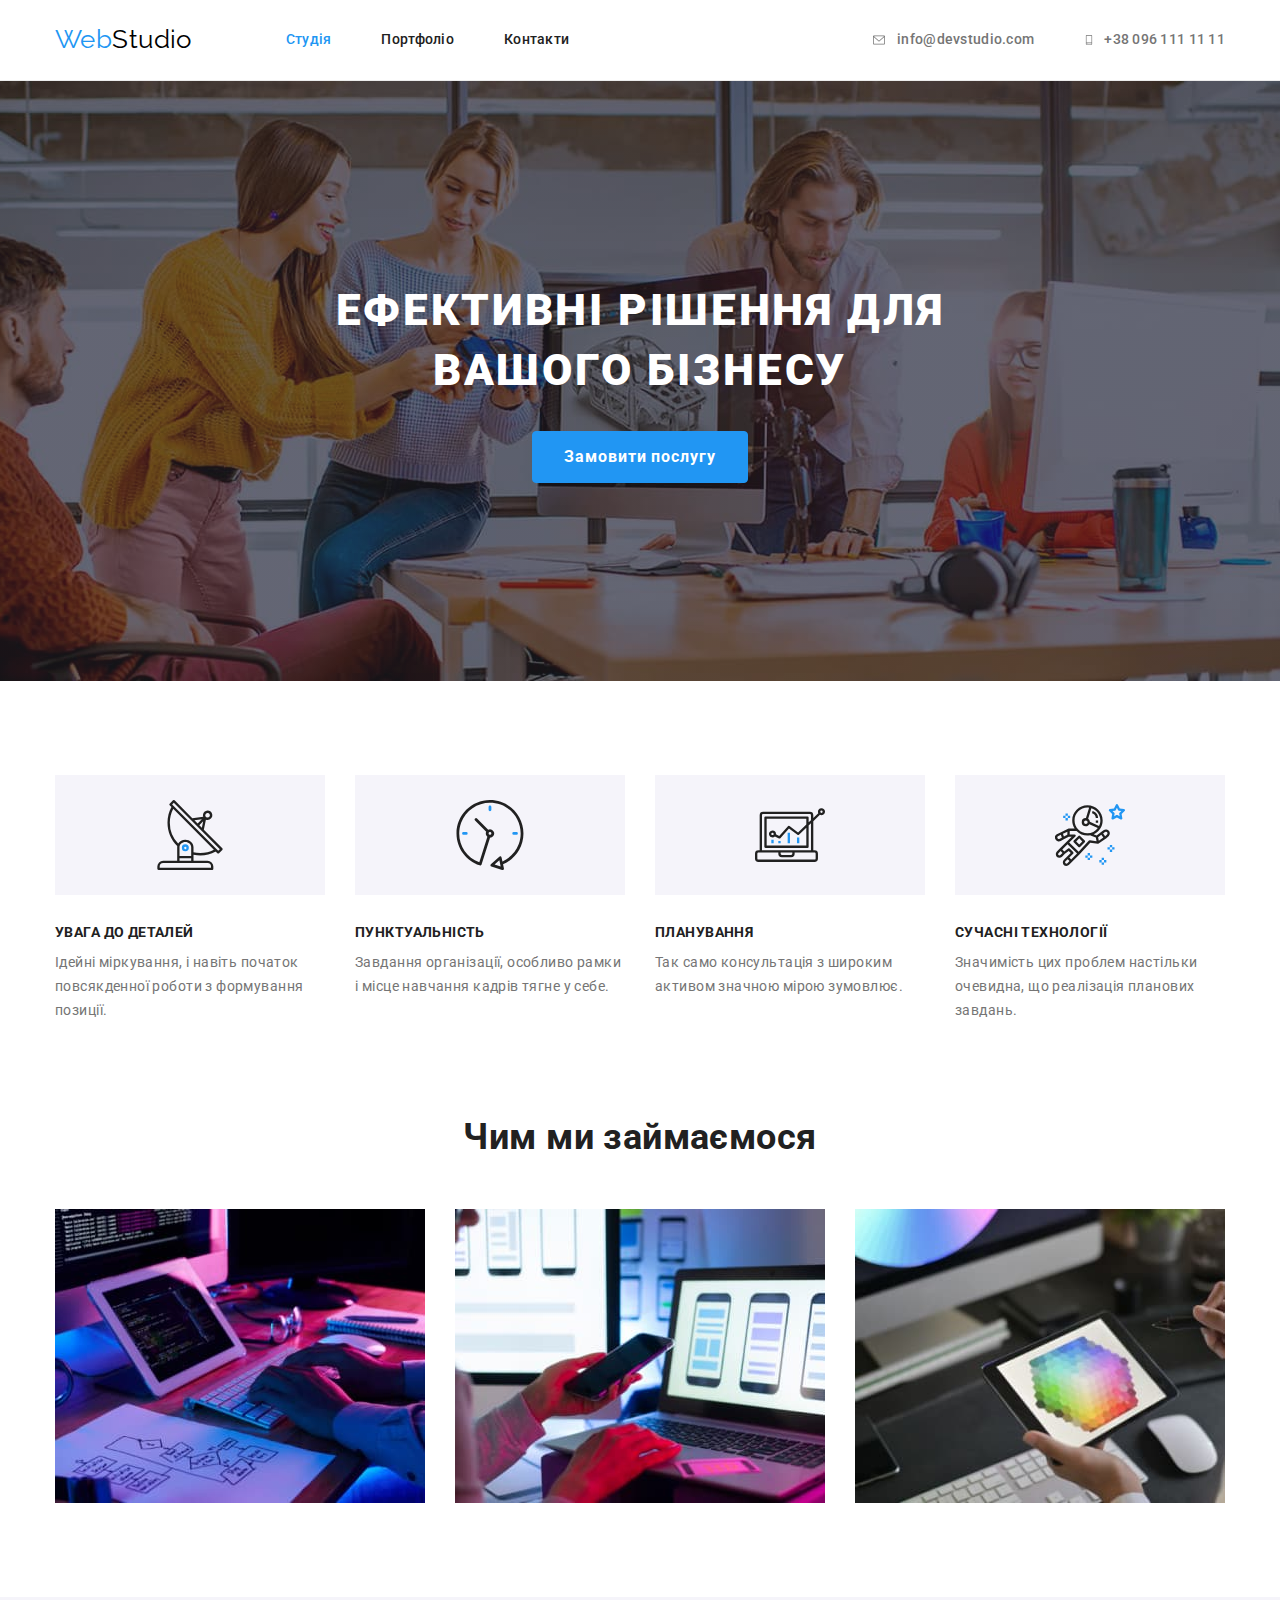
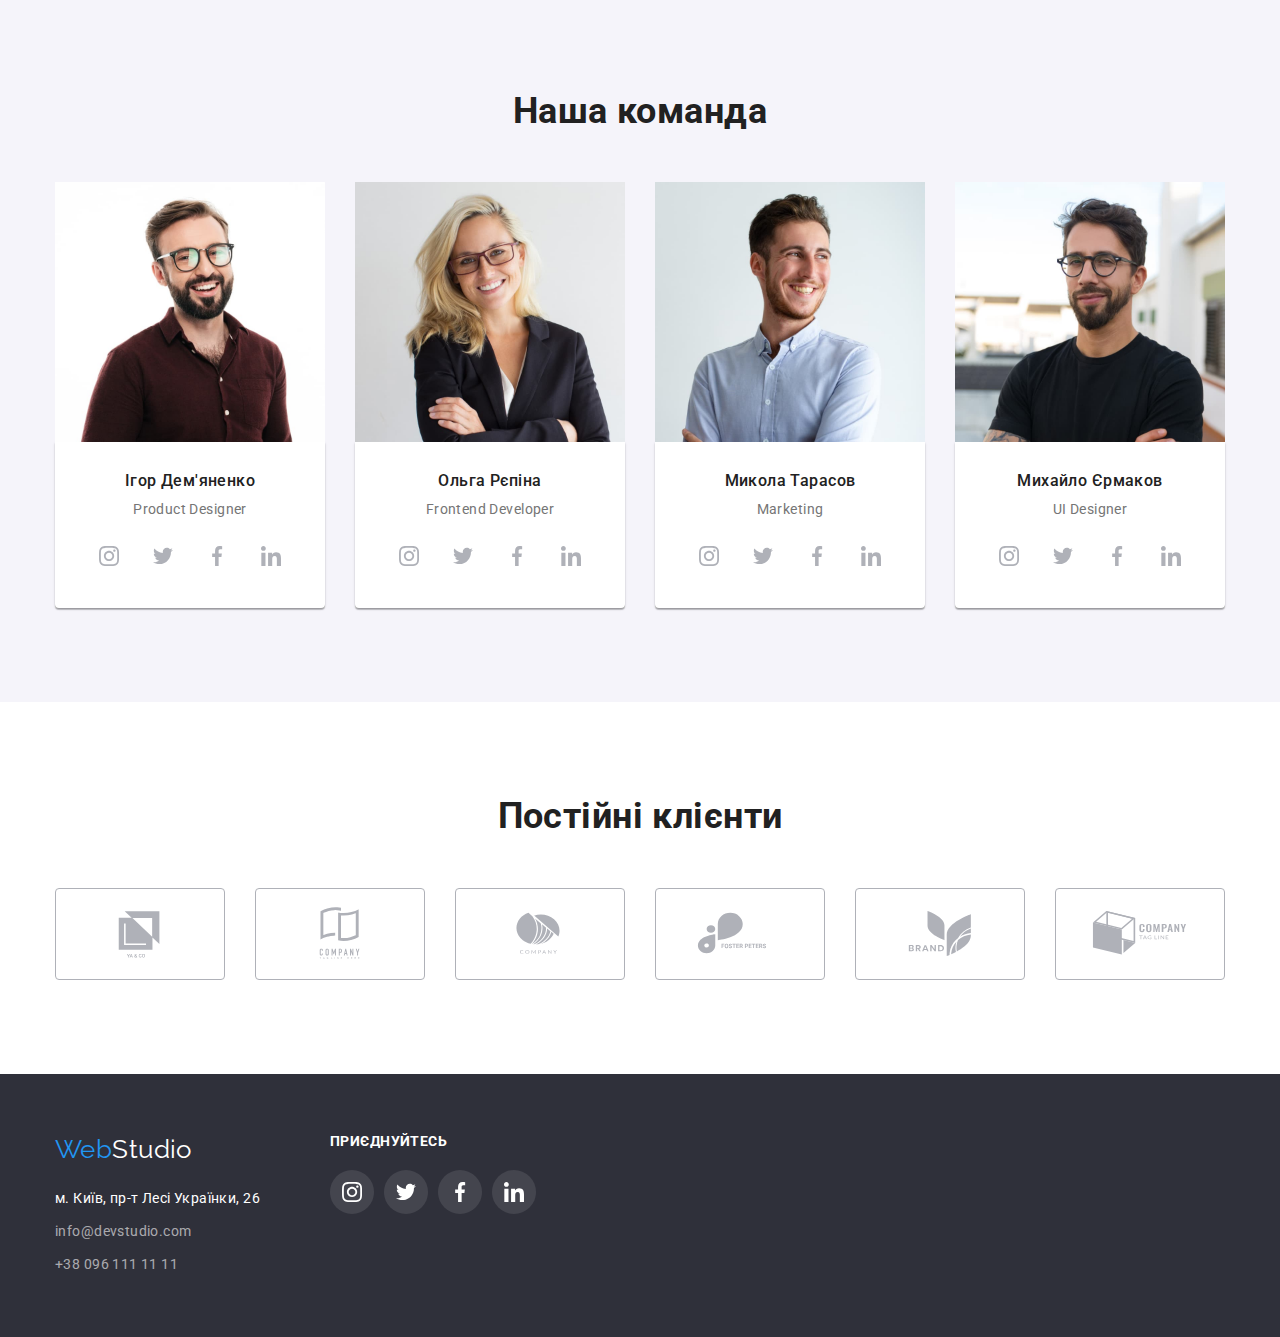
==== index.html @ 6f7589ee "Initial commit" ====
<!DOCTYPE html>
<html lang="uk">

<head>
  <meta charset="UTF-8" />
  <meta http-equiv="X-UA-Compatible" content="IE=edge" />
  <meta name="viewport" content="width=device-width, initial-scale=1.0" />
  <title>Студія</title>

  <link href="https://fonts.googleapis.com/css2?family=Raleway:wght@700&family=Roboto:wght@400;500;700;900&display=swap"
    rel="stylesheet">
  <link rel="stylesheet" href="https://cdn.jsdelivr.net/npm/modern-normalize@1.1.0/modern-normalize.min.css">

  <link rel="stylesheet" href="css/styles.css">
</head>


<body>
  <!-- header -->
  <header class="page-header">
    <div class="container main-nav">
      <nav class="navigation">
        <a href="./index.html" class="logo">Web<span class="logo-color">Studio</span></a>
        <ul class="site-nav list">
          <li class="nav-item">

            <a href="/" class="link-nav current">Студія</a>
          </li>
          <li class="nav-item">
            <a href="./portfolio.html" class="link-nav">Портфоліо</a>
          </li>
          <li class="nav-item"><a href="/" class="link-nav">Контакти</a></li>
        </ul>
      </nav>
      <ul class="auth-nav list">
        <li class="auth-item">

          <a href="mailto:mailto:info@devstudio.com" class="link-auth mail"><svg class="connection-icon" width="16"
              height="12">
              <use href="./images/sprite.svg#envelope"></use>
            </svg>info@devstudio.com</a>
        </li>
        <li class="auth-item">
          <a href="tel:+380961111111" class="link-auth phone">
            <svg class="connection-icon" width="10" height="16">
              <use href="./images/sprite.svg#smartphone"></use>
            </svg></span>+38 096 111 11 11</a>
        </li>
      </ul>
    </div>
  </header>

  <!--Hero-->

  <main>
    <section class="hero section">
      <div class="container">
        <h1 class="hero-title">Ефективні рішення для вашого бізнесу</h1>
        <div class="hero-button">
          <button type="button" class="button-primary">
            Замовити послугу
          </button>
        </div>
      </div>
    </section>
    <!--about-->
    <section class="about-us section">
      <div class="container">
        <h2 class="section-title visually-hidden">Наші переваги</h2>
        <ul class="advantage">
          <li class="indent icon-adv-details">
            <h3 class="title text">УВАГА ДО ДЕТАЛЕЙ</h3>
            <p>
              Ідейні міркування, і навіть початок повсякденної роботи з
              формування позиції.
            </p>
          </li>
          <li class="indent icon-adv-punct">
            <h3 class="title text">ПУНКТУАЛЬНІСТЬ</h3>
            <p>
              Завдання організації, особливо рамки і місце навчання кадрів
              тягне у себе.
            </p>
          </li>
          <li class="indent icon-adv-plan">
            <h3 class="title text">ПЛАНУВАННЯ</h3>
            <p>
              Так само консультація з широким активом значною мірою зумовлює.
            </p>
          </li>
          <li class="indent icon-adv-tech">
            <h3 class="title text">СУЧАСНІ ТЕХНОЛОГІЇ</h3>
            <p>
              Значимість цих проблем настільки очевидна, що реалізація
              планових завдань.
            </p>
          </li>
        </ul>
      </div>
    </section>
    <!--our work-->
    <section class="what-we-do section">
      <div class="container">
        <h2 class="section-title">Чим ми займаємося</h2>
        <ul class="picture-work">
          <li class="images-work">
            <img src="./images/box1.jpg" alt="фото1" width="370" />
          </li>
          <li class="images-work">
            <img src="./images/box2.jpg" alt="фото2" width="370" />
          </li>
          <li class="images-work">
            <img src="./images/box3.jpg" alt="фото3" width="370" />
          </li>
        </ul>
      </div>
    </section>
    <!-- our team -->
    <section class="team section">
      <div class="container">
        <h2 class="section-title">Наша команда</h2>
        <ul class="team picture">
          <li class="team-pic">
            <img src="./images/img4.jpg" alt="Ігор" width="270" />
            <div class="content-wrapper">
              <h3 class="team-title text">Ігор Дем'яненко</h3>
              <p lang="en" class="paragraph">Product Designer</p>
              <ul class="team-social-list list">
                <li class="team-social-item">
                  <a href="" class="team-social-link">
                    <svg class="team-social-icon" width="20" height="20">
                      <use href="./images/sprite.svg#instagram"></use>
                    </svg>
                  </a>
                </li>
                <li class="team-social-item">
                  <a href="" class="team-social-link">
                    <svg class="team-social-icon" width="20" height="20">
                      <use href="./images/sprite.svg#twitter"></use>
                    </svg>
                  </a>
                </li>
                <li class="team-social-item">
                  <a href="" class="team-social-link">
                    <svg class="team-social-icon" width="20" height="20">
                      <use href="./images/sprite.svg#facebook"></use>
                    </svg>
                  </a>
                </li>
                <li class="team-social-item">
                  <a href="" class="team-social-link">
                    <svg class="team-social-icon" width="20" height="20">
                      <use href="./images/sprite.svg#linkedin"></use>
                    </svg>
                  </a>
                </li>
              </ul>
            </div>
          </li>
          <li class="team-pic">
            <img src="./images/img1.jpg" alt="Ольга" width="270" />
            <div class="content-wrapper">
              <h3 class="team-title text">Ольга Рєпіна</h3>
              <p lang="en" class="paragraph">Frontend Developer</p>
              <ul class="team-social-list list">
                <li class="team-social-item">
                  <a href="" class="team-social-link">
                    <svg class="team-social-icon" width="20" height="20">
                      <use href="./images/sprite.svg#instagram"></use>
                    </svg>
                  </a>
                </li>
                <li class="team-social-item">
                  <a href="" class="team-social-link">
                    <svg class="team-social-icon" width="20" height="20">
                      <use href="./images/sprite.svg#twitter"></use>
                    </svg>
                  </a>
                </li>
                <li class="team-social-item">
                  <a href="" class="team-social-link">
                    <svg class="team-social-icon" width="20" height="20">
                      <use href="./images/sprite.svg#facebook"></use>
                    </svg>
                  </a>
                </li>
                <li class="team-social-item">
                  <a href="" class="team-social-link">
                    <svg class="team-social-icon" width="20" height="20">
                      <use href="./images/sprite.svg#linkedin"></use>
                    </svg>
                  </a>
                </li>
              </ul>
            </div>
          </li>
          <li class="team-pic">
            <img src="./images/img2.jpg" alt="Микола" width="270" />
            <div class="content-wrapper">
              <h3 class="team-title text">Микола Тарасов</h3>
              <p lang="en" class="paragraph">Marketing</p>
              <ul class="team-social-list list">
                <li class="team-social-item">
                  <a href="" class="team-social-link">
                    <svg class="team-social-icon" width="20" height="20">
                      <use href="./images/sprite.svg#instagram"></use>
                    </svg>
                  </a>
                </li>
                <li class="team-social-item">
                  <a href="" class="team-social-link">
                    <svg class="team-social-icon" width="20" height="20">
                      <use href="./images/sprite.svg#twitter"></use>
                    </svg>
                  </a>
                </li>
                <li class="team-social-item">
                  <a href="" class="team-social-link">
                    <svg class="team-social-icon" width="20" height="20">
                      <use href="./images/sprite.svg#facebook"></use>
                    </svg>
                  </a>
                </li>
                <li class="team-social-item">
                  <a href="" class="team-social-link">
                    <svg class="team-social-icon" width="20" height="20">
                      <use href="./images/sprite.svg#linkedin"></use>
                    </svg>
                  </a>
                </li>
              </ul>
            </div>
          </li>
          <li class="team-pic">
            <img src="./images/img3.jpg" alt="Михайло" width="270" />
            <div class="content-wrapper">
              <h3 class="team-title text">Михайло Єрмаков</h3>
              <p lang="en" class="paragraph">UI Designer</p>
              <ul class="team-social-list list">
                <li class="team-social-item">
                  <a href="" class="team-social-link">
                    <svg class="team-social-icon" width="20" height="20">
                      <use href="./images/sprite.svg#instagram"></use>
                    </svg>
                  </a>
                </li>
                <li class="team-social-item">
                  <a href="" class="team-social-link">
                    <svg class="team-social-icon" width="20" height="20">
                      <use href="./images/sprite.svg#twitter"></use>
                    </svg>
                  </a>
                </li>
                <li class="team-social-item">
                  <a href="" class="team-social-link">
                    <svg class="team-social-icon" width="20" height="20">
                      <use href="./images/sprite.svg#facebook"></use>
                    </svg>
                  </a>
                </li>
                <li class="team-social-item">
                  <a href="" class="team-social-link">
                    <svg class="team-social-icon" width="20" height="20">
                      <use href="./images/sprite.svg#linkedin"></use>
                    </svg>
                  </a>
                </li>
              </ul>
            </div>
          </li>
        </ul>
      </div>
    </section>

    <section class="clients section">
      <div class="container">
        <h2 class="section-title">Постійні клієнти</h2>
        <ul class="clients-social-list list">
          <li class="clients-social-item">
            <a href="#" class="clients-social-link">
              <svg class="clients-social-icon" width="106" height="60">
                <use href="./images/sprite.svg#client1"></use>
              </svg>
            </a>
          </li>
          <li class="clients-social-item">
            <a href="#" class="clients-social-link">
              <svg class="clients-social-icon" width="106" height="60">
                <use href="./images/sprite.svg#client2"></use>
              </svg>
            </a>
          </li>
          <li class="clients-social-item">
            <a href="#" class="clients-social-link">
              <svg class="clients-social-icon" width="106" height="60">
                <use href="./images/sprite.svg#client3"></use>
              </svg>
            </a>
          </li>
          <li class="clients-social-item">
            <a href="#" class="clients-social-link">
              <svg class="clients-social-icon" width="106" height="60">
                <use href="./images/sprite.svg#client4"></use>
              </svg>
            </a>
          </li>
          <li class="clients-social-item">
            <a href="#" class="clients-social-link">
              <svg class="clients-social-icon" width="106" height="60">
                <use href="./images/sprite.svg#client5"></use>
              </svg>
            </a>
          </li>
          <li class="clients-social-item">
            <a href="#" class="clients-social-link">
              <svg class="clients-social-icon" width="106" height="60">
                <use href="./images/sprite.svg#client6"></use>
              </svg>
            </a>
          </li>
        </ul>

      </div>
    </section>

  </main>
  <!-- footer -->
  <footer class="footer">
    <div class="container footer-container">
      <div class="footer-first">
        <a href="./index.html" class="logo-footer">Web<span class="logo-color-footer">Studio</span></a>
        <address class="footer-adress">
          <p class="footer-auth map">м. Київ, пр-т Лесі Українки, 26</p>
          <ul>
            <li class="footer-item">
              <a href="mailto:mailto:info@devstudio.com" class="footer-auth">info@devstudio.com</a>
            </li>
            <li class="footer-item">
              <a href="tel:+380961111111" class="footer-auth">+38 096 111 11 11</a>
            </li>
          </ul>
        </address>
      </div>

      <div class="footer-second">
        <h2 class="footer-title">ПРИЄДНУЙТЕСЬ</h2>
        <ul class="footer-social-list list">
          <li class="footer-social-item">
            <a href="" class="footer-social-link">
              <svg class="footer-social-icon" width="20" height="20">
                <use href="./images/sprite.svg#instagram"></use>
              </svg>
            </a>
          </li>
          <li class="footer-social-item">
            <a href="" class="footer-social-link">
              <svg class="footer-social-icon" width="20" height="20">
                <use href="./images/sprite.svg#twitter"></use>
              </svg>
            </a>
          </li>
          <li class="footer-social-item">
            <a href="" class="footer-social-link">
              <svg class="footer-social-icon" width="20" height="20">
                <use href="./images/sprite.svg#facebook"></use>
              </svg>
            </a>
          </li>
          <li class="footer-social-item">
            <a href="" class="footer-social-link">
              <svg class="footer-social-icon" width="20" height="20">
                <use href="./images/sprite.svg#linkedin"></use>
              </svg>
            </a>
          </li>
        </ul>
      </div>
    </div>
    </div>
  </footer>
</body>

</html>
---- css/styles.css ----
:root {
  --text-color: #757575;
  --brand-color: #2196f3;
  --white-color: #ffffff;
  --main-color: #212121;
  --background-second-color: #f5f4fa;
  --header-footer-color: #2f303a;
  --logo-black: #000000;
  --header-line: #ececec;
  --min-gap: 30px;
  --main-gap: 94px;
  --middle-gap: 50px;
}

body {
  background-color: var(--background-color);
  color: var(--text-color);
  font-family: Roboto, sans-serif;
  letter-spacing: 0.03em;
  font-size: 14px;
  line-height: 1.71;
}

h1,
h2,
h3,
p {
  margin-top: 0;
  margin-bottom: 0;
}

ul {
  margin-top: 0;
  margin-bottom: 0;
  padding-left: 0;
  list-style: none;
}

img {
  display: block;
  max-width: 100%;
  height: auto;
}

address {
  font-style: normal;
}

.visually-hidden {
  position: absolute;
  width: 1px;
  height: 1px;
  margin: -1px;
  border: 0;
  padding: 0;
  white-space: nowrap;
  clip-path: inset(100%);
  clip: rect(0 0 0 0);
  overflow: hidden;
}

/* =======основна сторінка======== */
/* logo */

.logo:hover,
.logo:focus {
  color: var(--brand-color);
}

.logo {
  font-family: Raleway, sans-serif;
  text-decoration: none;
  font-size: 26px;
  line-height: 1.2;
  color: var(--brand-color);
  cursor: pointer;
  margin-right: var(--main-gap);
}

.logo-color-footer {
  color: var(--white-color);
}

.logo-color {
  color: var(--logo-black);
}

/* page header */

.page-header {
  padding-top: 24px;
  padding-bottom: 25px;
  border-bottom: 1px solid var(--header-line);
}

.main-nav {
  display: flex;
  align-items: center;
}

.container {
  width: 1200px;
  padding-left: 15px;
  padding-right: 15px;
  margin-left: auto;
  margin-right: auto;
}

.section {
  padding-top: var(--main-gap);
  padding-bottom: var(--main-gap);
}

/* site nav */

.site-nav .link-nav {
  color: var(--main-color);
  font-weight: 500;
  line-height: 1.14;
  letter-spacing: 0.02em;
  text-decoration: none;
}

.site-nav .link-nav:hover,
.site-nav .link-nav:focus {
  color: var(--brand-color);
}

.site-nav .link-nav.current {
  color: var(--brand-color);
}

.auth-nav .link-auth {
  color: var(--text-color);
  font-weight: 500;
  line-height: 1.14;
  letter-spacing: 0.02em;
  text-decoration: none;
}

.auth-nav .link-auth:hover,
.auth-nav .link-auth:focus {
  color: var(--brand-color);
}

.navigation {
  display: flex;
  align-items: center;
}

.site-nav {
  display: flex;
  align-items: center;
}

.auth-nav {
  display: flex;
  align-items: center;
  margin-left: auto;
}

.auth-item:not(:last-child) {
  margin-right: var(--middle-gap);
}

.nav-item:not(:last-child) {
  margin-right: var(--middle-gap);
}

.link-auth {
  display: flex;
  align-items: center;
  gap: 10px;
}

.link-auth:hover .connection-icon,
.link-auth:focus .connection-icon {
  fill: var(--brand-color);
}

.connection-icon {
  fill: var(--text-color);
}

/* hero */

.hero {
  text-align: center;
  padding-top: 200px;
  padding-bottom: 200px;

  background-color: #c4c4c4;
  background-image: linear-gradient(rgba(47, 48, 58, 0.4),
      rgba(47, 48, 58, 0.4)),
    url("../images/header.jpg");

  background-repeat: no-repeat;
  background-position: center;
  background-size: cover;
  max-width: 100%;
  height: 600px;
  left: 0px;
  top: 80px;
}

.hero-title {
  color: var(--white-color);
  font-weight: 900;
  width: 696px;
  font-size: 44px;
  line-height: 1.36;
  letter-spacing: 0.06em;
  text-transform: uppercase;
  margin-bottom: var(--min-gap);
  margin-left: auto;
  margin-right: auto;
}

.button-primary {
  padding: 10px 20px;
  min-width: 216px;
  background-color: var(--brand-color);
  color: var(--white-color);
  font-family: inherit;
  font-weight: 700;
  font-size: 16px;
  line-height: 1.87;
  letter-spacing: 0.06em;
  cursor: pointer;
  border-radius: 4px;
  border: 1px solid var(--brand-color);
}

.button-primary:hover,
.button-primary:focus {
  color: var(--brand-color);
}

/* about */

.about-us {
  padding-bottom: 0;
}

.section-title {
  color: var(--main-color);
  font-weight: 700;
  font-size: 36px;
  line-height: 1.16;
  margin-bottom: var(--middle-gap);
  text-align: center;
}

.title {
  font-weight: 700;
  font-size: 14px;
  line-height: 1.14;
}

.team {
  background-color: var(--background-second-color);
}

.advantage .title {
  color: var(--main-color);
}

.advantage {
  display: flex;
  flex-wrap: wrap;
  margin-top: calc(-1 * var(--min-gap));
  margin-left: calc(-1 * var(--min-gap));
}

.indent {
  flex-wrap: wrap;
  width: calc(100% / 4 - 30px);
  margin-top: var(--min-gap);
  margin-left: var(--min-gap);
}

.indent::before {
  display: block;
  content: "";
  height: 120px;
  background-size: contain;
  background-repeat: no-repeat;
  background-position: center;
  background-color: #f5f4fa;

  margin-bottom: 30px;
}

.icon-adv-details::before {
  background-image: url(../images/advantage1.svg);
  background-size: 70px;
}

.icon-adv-punct::before {
  background-image: url(../images/advantage2.svg);
  background-size: 70px;
}

.icon-adv-plan::before {
  background-image: url(../images/advantage3.svg);
  background-size: 70px;
}

.icon-adv-tech::before {
  background-image: url(../images/advantage4.svg);
  background-size: 70px;
}

.images-work {
  width: calc((100% - 3 * var(--min-gap)) / 3);
  margin-top: var(--min-gap);
  margin-left: var(--min-gap);
}

.picture-work {
  display: flex;
  flex-wrap: wrap;
  margin-top: calc(-1 * var(--min-gap));
  margin-left: calc(-1 * var(--min-gap));
}

/* team */
.team-title {
  color: var(--main-color);
  font-weight: 500;
  font-size: 16px;
  line-height: 1.18;
  text-align: center;
}

.picture {
  display: flex;
  flex-wrap: wrap;
}

.content-wrapper {
  padding: var(--min-gap);
  box-shadow: 0px 1px 3px rgba(0, 0, 0, 0.12), 0px 1px 1px rgba(0, 0, 0, 0.14), 0px 2px 1px rgba(0, 0, 0, 0.2);
  border-radius: 0px 0px 4px 4px;
}

.team-pic {
  width: calc((100% - 90px) / 4);
}

.team-pic:not(:nth-child(4n)) {
  margin-right: var(--min-gap);
}

.team-pic:not(:nth-last-child(-n + 4)) {
  margin-bottom: var(--min-gap);
}

.text {
  margin-bottom: 10px;
}

.team-pic {
  background-color: var(--white-color);
}

.paragraph {
  line-height: 1.18;
  text-align: center;
  margin-bottom: 16px;
}

.team-social-list {
  display: flex;
  justify-content: center;
}

.team-social-item+.team-social-item {
  margin-left: 10px;
}

.team-social-link {
  width: 44px;
  height: 44px;
  background-color: #fff;
  display: flex;
  justify-content: center;
  align-items: center;
  border-radius: 50%;
  color: #afb1b8;
}

.team-social-icon {
  fill: currentColor;
}

.team-social-link:hover,
.team-social-link:focus {
  background-color: var(--brand-color);
  color: #fff;
}

.clients-social-list {
  display: flex;
  justify-content: center;
  margin-left: -30px;
}

.clients-social-item {
  width: calc(100% / 6 - 30px);
  margin-left: 30px;
}

.clients-social-item+.clients-social-item {
  margin-left: 30px;
}

.clients-social-link {
  width: 170px;
  height: 92px;
  display: flex;
  justify-content: center;
  align-items: center;
  color: #afb1b8;
  border: 1px solid #afb1b8;
  border-radius: 4px;
}

.clients-social-icon {
  fill: currentColor;
}

.clients-social-icon:hover,
.clients-social-icon:focus {
  fill: var(--brand-color);
}

.clients-social-link:hover,
.clients-social-link:focus {
  background-color: #ffffff;
  color: var(--brand-color);
  border: 1px solid #2196f3;
  border-radius: 4px;
}

/* footer */
.footer {
  background-color: var(--header-footer-color);
}

.logo-footer {
  font-family: Raleway, sans-serif;
  text-decoration: none;
  font-size: 26px;
  line-height: 1.2;
  color: var(--brand-color);
  cursor: pointer;
  margin-right: 0;
}

.logo-color.footer {
  margin-right: 0;
}

.footer {
  background-color: var(--header-footer-color);
  padding: 60px 0;
}

.footer-container {
  display: flex;
}

.footer-first {
  margin-right: 70px;
}

.footer-adress {
  margin-top: 20px;
}

.footer-auth {
  margin-bottom: 9px;
}

.footer-item:not(:last-child) {
  margin-bottom: 9px;
}

.footer-second {
  vertical-align: baseline;
}

.footer-title {
  font-weight: bold;
  font-size: 14px;
  line-height: 1.14;
  letter-spacing: 0.03em;
  text-transform: uppercase;

  color: #fff;


  margin-bottom: 20px;
}

.footer-social-list {
  display: flex;
  justify-content: center;
  padding-bottom: 30px;
}

.footer-social-item+.footer-social-item {
  margin-left: 10px;
}

.footer-social-link {
  width: 44px;
  height: 44px;
  background-color: rgba(255, 255, 255, 0.1);
  display: flex;
  justify-content: center;
  align-items: center;
  border-radius: 50%;
  color: #fff;
}

.footer-social-icon {
  fill: currentColor;
}

.footer-social-link:hover,
.footer-social-link:focus {
  background-color: var(--brand-color);
  fill: #fff;
}

/* ==========сторінка портфоліо============= */

/* button */
.button button {
  font-family: inherit;
  font-weight: 500;
  font-size: 16px;
  line-height: 1.62;
  cursor: pointer;
  border-radius: 4px;
  border: 1px solid var(--background-second-color);
  background-color: var(--background-second-color);
  border: none;
}

.button-secondary {
  background-color: var(--white-color);
  color: var(--main-color);
  padding: 6px 22px;
}

.first {
  padding: 6px 25px;
}

.button-secondary:hover,
.button-secondary:focus {
  color: var(--white-color);
  background-color: var(--brand-color);
  box-shadow: 0px 3px 1px rgba(0, 0, 0, 0.1), 0px 1px 2px rgba(0, 0, 0, 0.08), 0px 2px 2px rgba(0, 0, 0, 0.12);
}

.button {
  display: flex;
  align-items: center;
  justify-content: center;
  margin-bottom: var(--middle-gap);
}

.button-position:not(:last-child) {
  margin-right: 8px;
}

/* portfolio */

.portfolio-title {
  color: var(--main-color);
  font-weight: 700;
  font-size: 18px;
  line-height: 2;
  text-decoration: none;
  margin-bottom: 4px;
}

.paragraph-portfolio {
  font-size: 16px;
  line-height: 1.87;
}

.portfolio {
  display: flex;
  flex-wrap: wrap;
  margin-left: calc(-1 * var(--min-gap));
  margin-top: calc(-1 * var(--min-gap));
  background-color: var(--white-color);
}

.portfolio-pic {
  margin-left: var(--min-gap);
  margin-top: var(--min-gap);
  width: calc((100 - 90) / 3);
}

.link-pic {
  text-decoration: none;
  color: var(--text-color);
}

.portfolio-wrapper {
  padding: 20px 24px;
  border: 1px solid #eeeeee;
  border-top: none;
}

.portfolio-shadow:hover,
.portfolio-shadow:focus {
  box-shadow: 0px 1px 1px rgba(0, 0, 0, 0.12), 0px 4px 4px rgba(0, 0, 0, 0.06), 1px 4px 6px rgba(0, 0, 0, 0.16);
}

/* footer */

.footer-auth {
  color: var(--white-color);
  line-height: 24px;
  text-decoration: none;
  color: rgba(255, 255, 255, 0.6);
}

.footer-auth.map {
  line-height: 24px;
  color: var(--white-color);
}
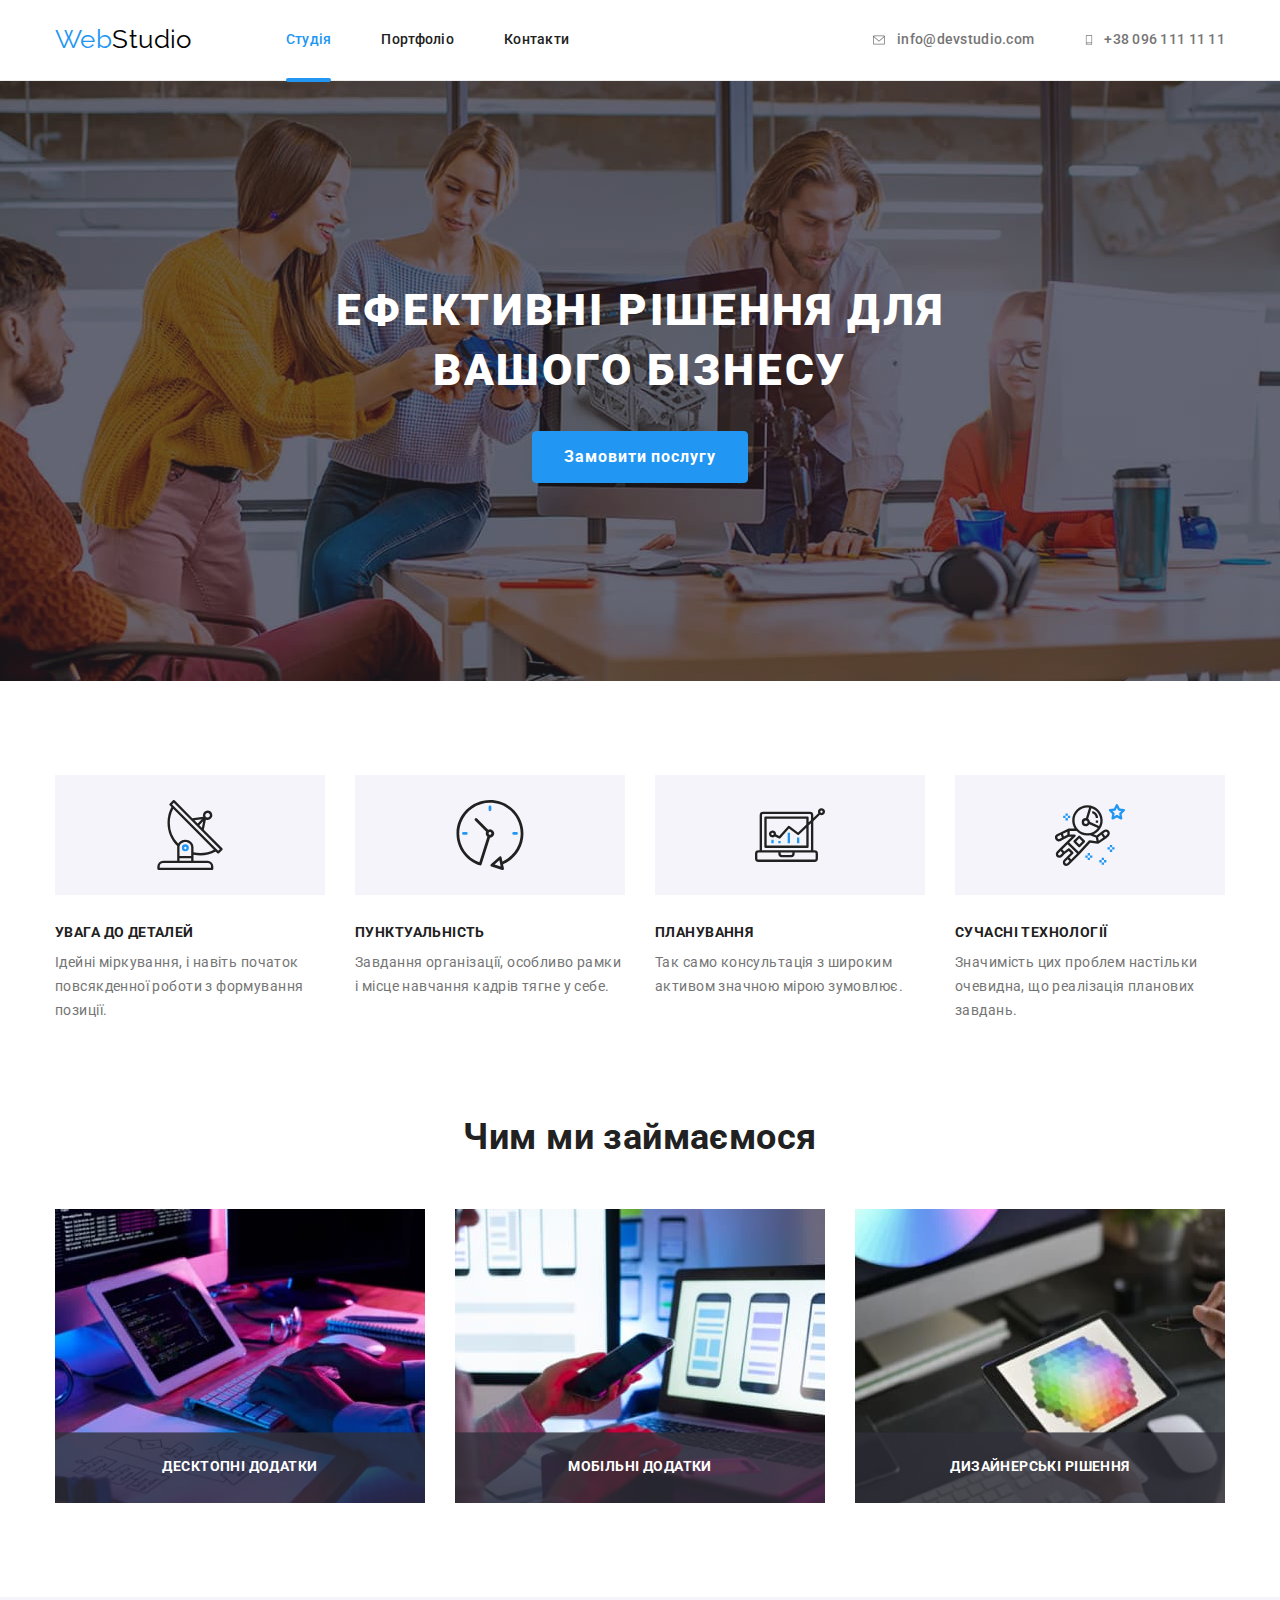
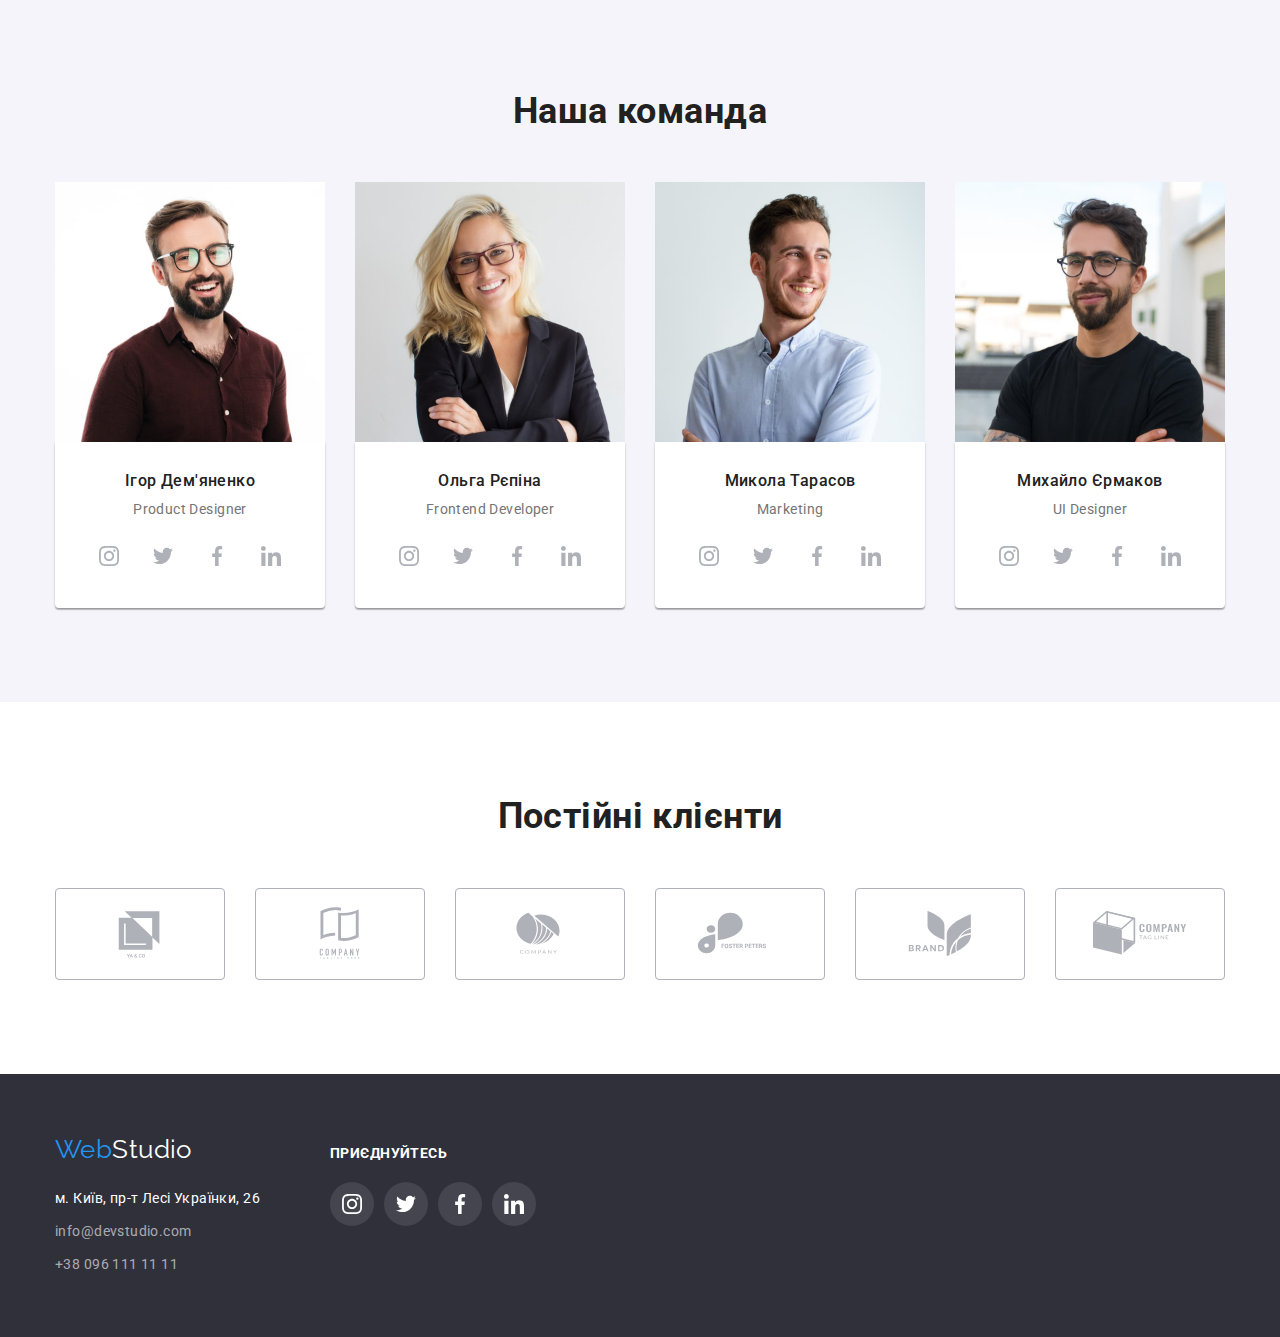
==== commit cd6a9393: "hw 5" ====
--- a/index.html
+++ b/index.html
@@ -57,7 +57,7 @@
       <div class="container">
         <h1 class="hero-title">Ефективні рішення для вашого бізнесу</h1>
         <div class="hero-button">
-          <button type="button" class="button-primary">
+          <button type="button" class="button-primary" data-modal-open>
             Замовити послугу
           </button>
         </div>
@@ -103,14 +103,28 @@
       <div class="container">
         <h2 class="section-title">Чим ми займаємося</h2>
         <ul class="picture-work">
+
           <li class="images-work">
-            <img src="./images/box1.jpg" alt="фото1" width="370" />
+            <div class="thumb-works">
+              <img src="./images/box1.jpg" alt="фото1" width="370" />
+              <p class="images-text">Десктопні додатки</p>
+            </div>
+
+
           </li>
           <li class="images-work">
-            <img src="./images/box2.jpg" alt="фото2" width="370" />
+            <div class="thumb-works">
+              <img src="./images/box2.jpg" alt="фото2" width="370" />
+              <p class="images-text">Мобільні додатки</p>
+            </div>
+
+
           </li>
           <li class="images-work">
-            <img src="./images/box3.jpg" alt="фото3" width="370" />
+            <div class="thumb-works">
+              <img src="./images/box3.jpg" alt="фото3" width="370" />
+              <p class="images-text">Дизайнерські рішення</p>
+            </div>
           </li>
         </ul>
       </div>
@@ -378,6 +392,20 @@
     </div>
     </div>
   </footer>
+
+  <div class="backdrop is-hidden" data-modal>
+    <div class="modal">
+      <button data-modal-close class="close">
+        <svg>
+          <use href="./images/sprite.svg#close">
+          </use>
+        </svg>
+      </button>
+    </div>
+  </div>
+
+  <script src="./js/modal.js"></script>
 </body>
+</body>
 
 </html>--- a/css/styles.css
+++ b/css/styles.css
@@ -119,11 +119,14 @@
   line-height: 1.14;
   letter-spacing: 0.02em;
   text-decoration: none;
+
+  transition: color 250ms cubic-bezier(0.4, 0, 0.2, 1);
 }
 
 .site-nav .link-nav:hover,
 .site-nav .link-nav:focus {
   color: var(--brand-color);
+
 }
 
 .site-nav .link-nav.current {
@@ -136,11 +139,43 @@
   line-height: 1.14;
   letter-spacing: 0.02em;
   text-decoration: none;
+
+  transition: color 250ms cubic-bezier(0.4, 0, 0.2, 1);
 }
 
 .auth-nav .link-auth:hover,
 .auth-nav .link-auth:focus {
   color: var(--brand-color);
+
+}
+
+.link-nav {
+  position: relative;
+}
+
+.link-nav::after {
+  content: "";
+  position: absolute;
+
+  display: block;
+  margin-top: 26px;
+
+  border-radius: 2px;
+
+  width: 100%;
+  height: 4px;
+  background-color: var(--brand-color);
+  opacity: 0;
+
+  transition: opacity 250ms cubic-bezier(0.4, 0, 0.2, 1);
+}
+
+.link-nav:hover::after {
+  opacity: 1;
+}
+
+.link-nav.current::after {
+  opacity: 1;
 }
 
 .navigation {
@@ -167,19 +202,23 @@
   margin-right: var(--middle-gap);
 }
 
+
 .link-auth {
   display: flex;
   align-items: center;
   gap: 10px;
+
 }
 
 .link-auth:hover .connection-icon,
 .link-auth:focus .connection-icon {
   fill: var(--brand-color);
+
 }
 
 .connection-icon {
   fill: var(--text-color);
+  transition: 250ms cubic-bezier(0.4, 0, 0.2, 1);
 }
 
 /* hero */
@@ -197,7 +236,8 @@
   background-repeat: no-repeat;
   background-position: center;
   background-size: cover;
-  max-width: 100%;
+  max-width: 1600px;
+  margin: 0 auto;
   height: 600px;
   left: 0px;
   top: 80px;
@@ -229,11 +269,13 @@
   cursor: pointer;
   border-radius: 4px;
   border: 1px solid var(--brand-color);
+
+  transition: background-color 250ms cubic-bezier(0.4, 0, 0.2, 1);
 }
 
 .button-primary:hover,
 .button-primary:focus {
-  color: var(--brand-color);
+  background-color: var(--brand-color);
 }
 
 /* about */
@@ -317,6 +359,32 @@
   margin-left: var(--min-gap);
 }
 
+.thumb-works {
+  position: relative;
+  overflow: hidden;
+}
+
+
+.images-text {
+  position: absolute;
+  width: 100%;
+  height: 100%;
+  top: 0;
+  left: 0;
+  transform: translateY(76%);
+  font-style: normal;
+  font-weight: 700;
+  font-size: 14px;
+  line-height: 1.14;
+  text-align: center;
+  letter-spacing: 0.03em;
+  text-transform: uppercase;
+  padding-top: 27px;
+  color: #fff;
+  background: rgba(47, 48, 58, 0.8);
+
+}
+
 .picture-work {
   display: flex;
   flex-wrap: wrap;
@@ -388,10 +456,14 @@
   align-items: center;
   border-radius: 50%;
   color: #afb1b8;
+
+  transition: 250ms cubic-bezier(0.4, 0, 0.2, 1);
 }
 
 .team-social-icon {
   fill: currentColor;
+
+  transition: background-color 250ms cubic-bezier(0.4, 0, 0.2, 1), color 250ms cubic-bezier(0.4, 0, 0.2, 1);
 }
 
 .team-social-link:hover,
@@ -407,7 +479,6 @@
 }
 
 .clients-social-item {
-  width: calc(100% / 6 - 30px);
   margin-left: 30px;
 }
 
@@ -424,15 +495,8 @@
   color: #afb1b8;
   border: 1px solid #afb1b8;
   border-radius: 4px;
-}
-
-.clients-social-icon {
-  fill: currentColor;
-}
-
-.clients-social-icon:hover,
-.clients-social-icon:focus {
-  fill: var(--brand-color);
+
+  transition: background-color 250ms cubic-bezier(0.4, 0, 0.2, 1), color 250ms cubic-bezier(0.4, 0, 0.2, 1), border 250ms cubic-bezier(0.4, 0, 0.2, 1);
 }
 
 .clients-social-link:hover,
@@ -440,7 +504,16 @@
   background-color: #ffffff;
   color: var(--brand-color);
   border: 1px solid #2196f3;
-  border-radius: 4px;
+}
+
+.clients-social-icon {
+  fill: currentColor;
+  transition: fill 250ms cubic-bezier(0.4, 0, 0.2, 1);
+}
+
+.clients-social-icon:hover,
+.clients-social-icon:focus {
+  fill: var(--brand-color);
 }
 
 /* footer */
@@ -469,6 +542,7 @@
 
 .footer-container {
   display: flex;
+  align-items: baseline;
 }
 
 .footer-first {
@@ -507,7 +581,6 @@
 .footer-social-list {
   display: flex;
   justify-content: center;
-  padding-bottom: 30px;
 }
 
 .footer-social-item+.footer-social-item {
@@ -523,10 +596,8 @@
   align-items: center;
   border-radius: 50%;
   color: #fff;
-}
-
-.footer-social-icon {
-  fill: currentColor;
+
+  transition: background-color 250ms cubic-bezier(0.4, 0, 0.2, 1), fill 250ms cubic-bezier(0.4, 0, 0.2, 1);
 }
 
 .footer-social-link:hover,
@@ -534,6 +605,11 @@
   background-color: var(--brand-color);
   fill: #fff;
 }
+
+.footer-social-icon {
+  fill: currentColor;
+}
+
 
 /* ==========сторінка портфоліо============= */
 
@@ -550,14 +626,16 @@
   border: none;
 }
 
+.first {
+  padding: 6px 25px;
+}
+
 .button-secondary {
   background-color: var(--white-color);
   color: var(--main-color);
   padding: 6px 22px;
-}
-
-.first {
-  padding: 6px 25px;
+
+  transition: color 250ms cubic-bezier(0.4, 0, 0.2, 1), background-color 250ms cubic-bezier(0.4, 0, 0.2, 1), box-shadow 250ms cubic-bezier(0.4, 0, 0.2, 1);
 }
 
 .button-secondary:hover,
@@ -606,6 +684,15 @@
   margin-left: var(--min-gap);
   margin-top: var(--min-gap);
   width: calc((100 - 90) / 3);
+
+  overflow: hidden;
+
+  transition: box-shadow 250ms cubic-bezier(0.4, 0, 0.2, 1);
+}
+
+.portfolio-pic:hover,
+.portfolio-pic:focus {
+  box-shadow: 0px 1px 1px rgba(0, 0, 0, 0.12), 0px 4px 4px rgba(0, 0, 0, 0.06), 1px 4px 6px rgba(0, 0, 0, 0.16);
 }
 
 .link-pic {
@@ -619,10 +706,81 @@
   border-top: none;
 }
 
-.portfolio-shadow:hover,
-.portfolio-shadow:focus {
-  box-shadow: 0px 1px 1px rgba(0, 0, 0, 0.12), 0px 4px 4px rgba(0, 0, 0, 0.06), 1px 4px 6px rgba(0, 0, 0, 0.16);
-}
+
+.thumb {
+  position: relative;
+  overflow: hidden;
+
+  display: flex;
+  justify-content: center;
+  color: #fff;
+
+  font-size: 18px;
+  line-height: 1.56;
+  letter-spacing: 0.03em;
+}
+
+.overlay {
+  position: absolute;
+  top: 0;
+  left: 0;
+  width: 100%;
+  height: 100%;
+  background: rgba(33, 150, 243, 0.9);
+
+  transform: translateY(100%);
+  transition: transform 250ms cubic-bezier(0.4, 0, 0.2, 1);
+}
+
+.portfolio-pic:hover .overlay {
+  transform: translateY(0);
+}
+
+/* .thumb::before {
+  display: inline-block;
+  position: absolute;
+  content: "";
+  width: 100%;
+  height: 100%;
+  background: rgba(33, 150, 243, 0.9);
+
+  opacity: 0;
+
+  transform: translateY(100%);
+  transition: transform 250ms cubic-bezier(0.4, 0, 0.2, 1);
+}
+
+.portfolio-pic:hover .thumb::before {
+  transform: translateY(0);
+ }  */
+
+
+/* .thumb:hover::before {
+  opacity: 1;
+} */
+
+
+.portfolio-action {
+  display: flex;
+  /* justify-content: center; */
+
+  position: absolute;
+  width: 100%;
+  height: 100%;
+  padding: 63px 24px;
+  top: 50%;
+  left: 50%;
+  transform: translate(-50%, -50%);
+  /* opacity: 0; */
+  color: #fff;
+
+  /* transition: opacity 250ms cubic-bezier(0.4, 0, 0.2, 1); */
+}
+
+/* 
+.portfolio-action:hover {
+  opacity: 1;
+} */
 
 /* footer */
 
@@ -636,4 +794,59 @@
 .footer-auth.map {
   line-height: 24px;
   color: var(--white-color);
+}
+
+/* backdrop and modal*/
+.backdrop {
+  position: fixed;
+  width: 100%;
+  height: 100%;
+  top: 0;
+  left: 0;
+
+  background-color: rgba(0, 0, 0, 0.2);
+}
+
+.backdrop.is-hidden {
+  opacity: 0;
+  visibility: hidden;
+  pointer-events: none;
+}
+
+.modal {
+  position: absolute;
+  top: 50%;
+  left: 50%;
+  transform: translate(-50%, -50%);
+
+  min-width: 528px;
+  min-height: 581px;
+
+  background-color: #fff;
+  box-shadow: 0px 1px 3px rgba(0, 0, 0, 0.12), 0px 1px 1px rgba(0, 0, 0, 0.14), 0px 2px 1px rgba(0, 0, 0, 0.2);
+  border-radius: 4px;
+}
+
+.close {
+  position: absolute;
+  top: 8px;
+  right: 8px;
+  display: flex;
+  justify-content: center;
+  align-items: center;
+  width: 30px;
+  height: 30px;
+  border-radius: 50%;
+  padding: 4;
+  background-color: #fff;
+  border: 1px solid rgba(0, 0, 0, 0.1);
+  cursor: pointer;
+
+  transition: fill 250ms cubic-bezier(0.4, 0, 0.2, 1), border 250ms cubic-bezier(0.4, 0, 0.2, 1);
+}
+
+.close:hover,
+.close:focus {
+  fill: #2196f3;
+  border: 1px solid rgba(0, 0, 0, 0.1);
 }